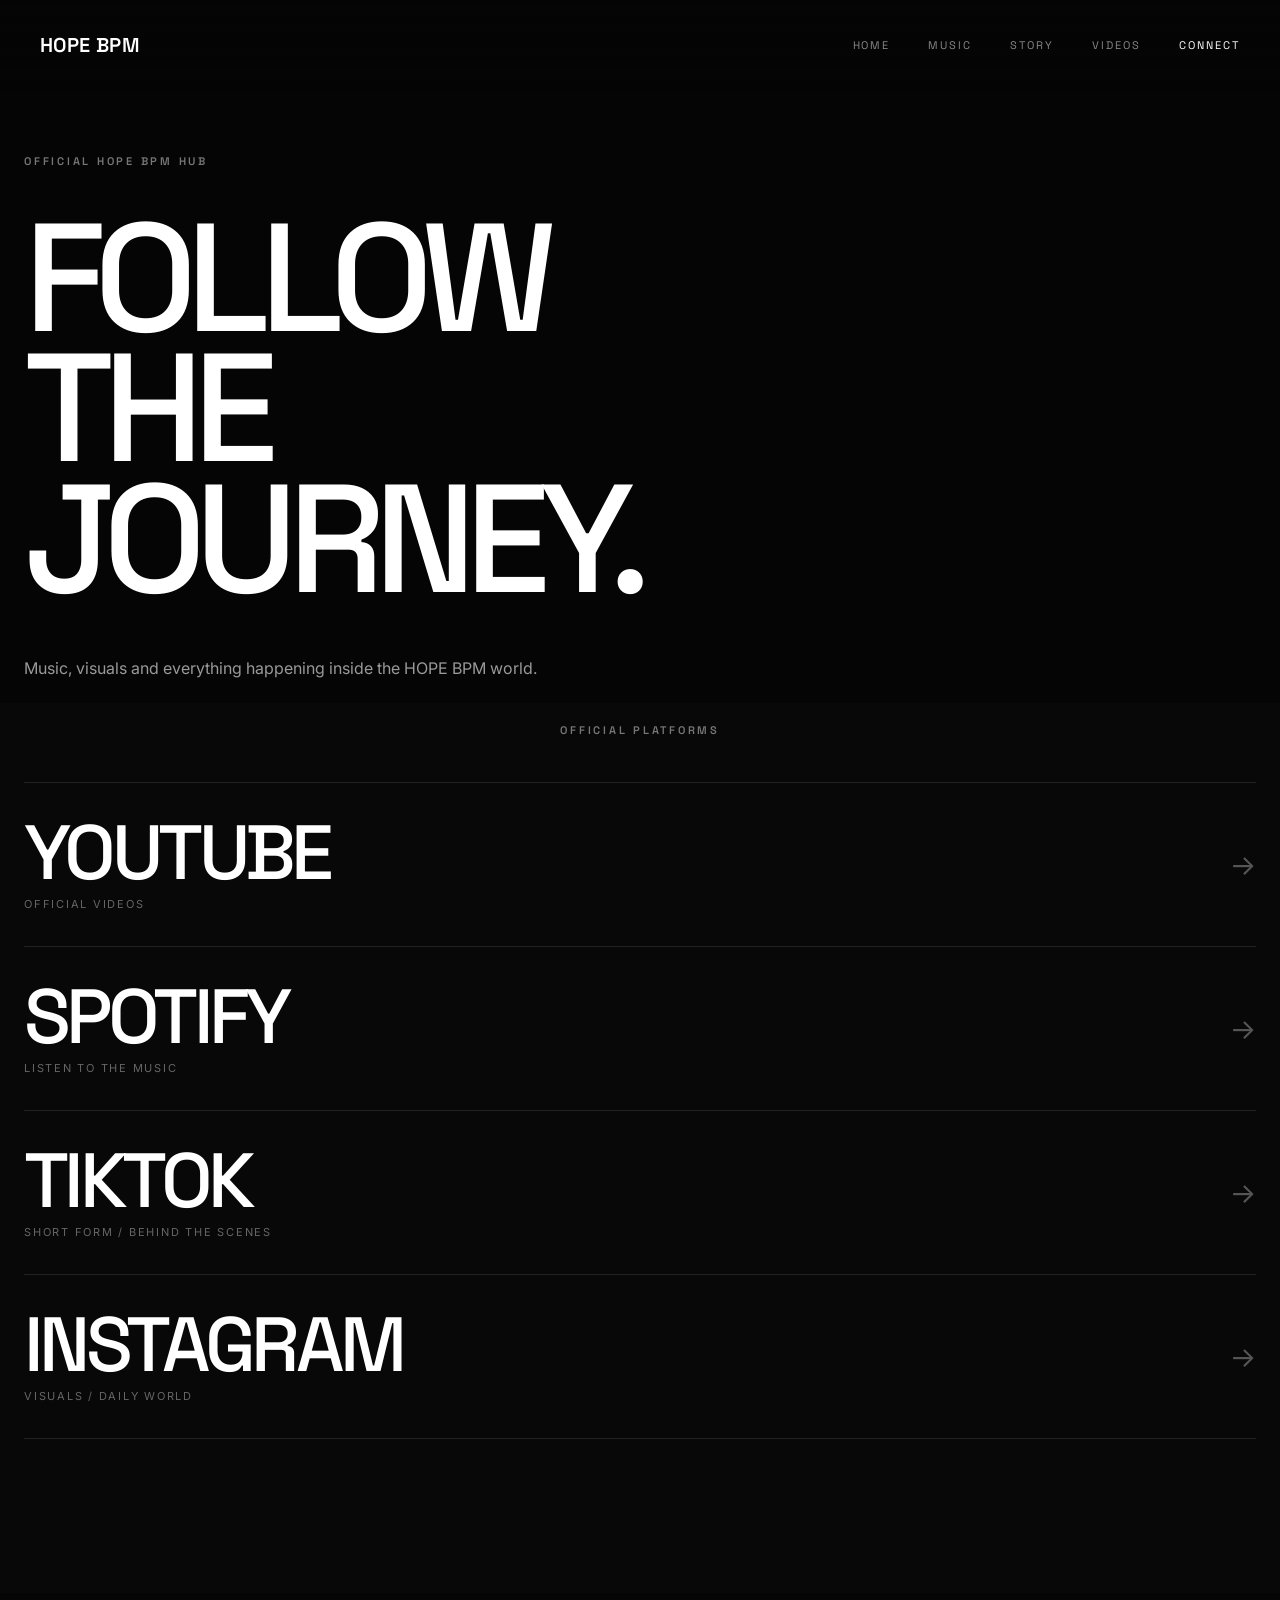
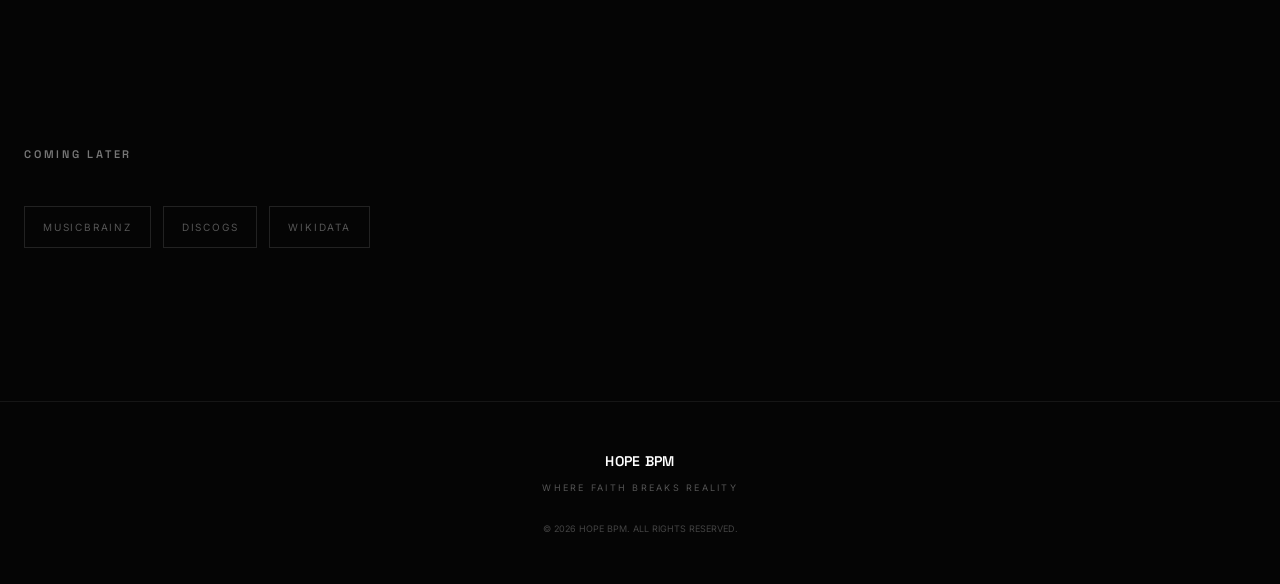
==== connect/index.html @ 1c87c42a "Update 18" ====
<!DOCTYPE html>
<html lang="en">

<head>

    <meta charset="UTF-8">

    <meta
        name="viewport"
        content="width=device-width, initial-scale=1.0"
    >

    <title>Connect | HOPE BPM — Official Artist Hub</title>

    <meta
        name="description"
        content="Connect with HOPE BPM — official YouTube, Spotify, TikTok and Instagram. Follow the journey of Christian electronic music and worship."
    >

    <meta
        name="robots"
        content="index, follow"
    >

    <meta
        property="og:title"
        content="Connect | HOPE BPM"
    >

    <meta
        property="og:description"
        content="The official HOPE BPM artist hub — YouTube, Spotify, TikTok and Instagram."
    >

    <meta
        property="og:type"
        content="website"
    >

    <meta
        property="og:url"
        content="https://hopebpm.pages.dev/connect/"
    >

    <meta
        name="twitter:card"
        content="summary_large_image"
    >

    <meta
        name="twitter:title"
        content="Connect | HOPE BPM"
    >

    <meta
        name="twitter:description"
        content="Follow HOPE BPM across the official platforms."
    >

    <link
        rel="stylesheet"
        href="../css/style.css"
    >

</head>


<body>


<header class="site-header">

    <a
        href="/"
        class="logo"
    >
        HOPE BPM
    </a>


    <button
        class="menu-toggle"
        aria-label="Open navigation"
        aria-expanded="false"
    >

        <span></span>
        <span></span>

    </button>


    <nav class="main-nav">

        <a href="/">
            HOME
        </a>

        <a href="/music/">
            MUSIC
        </a>

        <a href="/story/">
            STORY
        </a>

        <a href="/videos/">
            VIDEOS
        </a>

        <a
            href="/connect/"
            class="active"
        >
            CONNECT
        </a>

    </nav>

</header>


<main>


    <!-- HERO -->

    <section
    class="section"
    style="padding-bottom:20px;"
>

        <div class="section-inner">

            <p class="section-label">
                OFFICIAL HOPE BPM HUB
            </p>

            <h1
                style="
                    font-family:'Space Grotesk',sans-serif;
                    font-size:clamp(65px,12vw,170px);
                    line-height:.85;
                    letter-spacing:-.07em;
                    font-weight:500;
                "
            >
                FOLLOW<br>
                THE<br>
                JOURNEY.
            </h1>

            <p
                class="section-text"
                style="margin-top:50px;"
            >

                Music, visuals and everything happening
                inside the HOPE BPM world.

            </p>

        </div>

    </section>


    <!-- SOCIAL HUB -->

    <section
    class="connect-section section"
    style="padding-top:20px;"
>

        <div class="section-inner">

            <p class="section-label">
                OFFICIAL PLATFORMS
            </p>


            <div
                style="
                    border-top:1px solid #222;
                    text-align:left;
                "
            >


                <!-- YOUTUBE -->

                <a
                    href="https://www.youtube.com/@HOPEBPM"
                    target="_blank"
                    rel="noopener noreferrer"
                    style="
                        display:flex;
                        align-items:center;
                        justify-content:space-between;
                        padding:35px 0;
                        border-bottom:1px solid #222;
                    "
                >

                    <div>

                        <h2
                            style="
                                font-family:'Space Grotesk',sans-serif;
                                font-size:clamp(35px,6vw,80px);
                                line-height:.9;
                                letter-spacing:-.06em;
                                font-weight:500;
                            "
                        >
                            YOUTUBE
                        </h2>

                        <p
                            style="
                                color:#666;
                                margin-top:10px;
                                font-size:11px;
                                letter-spacing:.16em;
                            "
                        >
                            OFFICIAL VIDEOS
                        </p>

                    </div>

                    <span
                        style="
                            font-size:28px;
                            color:#555;
                        "
                    >
                        →
                    </span>

                </a>


                <!-- SPOTIFY -->

                <a
                    href="https://open.spotify.com/artist/2x2V0sMJoxNYOZyzeQEmHp"
                    target="_blank"
                    rel="noopener noreferrer"
                    style="
                        display:flex;
                        align-items:center;
                        justify-content:space-between;
                        padding:35px 0;
                        border-bottom:1px solid #222;
                    "
                >

                    <div>

                        <h2
                            style="
                                font-family:'Space Grotesk',sans-serif;
                                font-size:clamp(35px,6vw,80px);
                                line-height:.9;
                                letter-spacing:-.06em;
                                font-weight:500;
                            "
                        >
                            SPOTIFY
                        </h2>

                        <p
                            style="
                                color:#666;
                                margin-top:10px;
                                font-size:11px;
                                letter-spacing:.16em;
                            "
                        >
                            LISTEN TO THE MUSIC
                        </p>

                    </div>

                    <span
                        style="
                            font-size:28px;
                            color:#555;
                        "
                    >
                        →
                    </span>

                </a>


                <!-- TIKTOK -->

                <a
                    href="https://www.tiktok.com/@hopebpm"
                    target="_blank"
                    rel="noopener noreferrer"
                    style="
                        display:flex;
                        align-items:center;
                        justify-content:space-between;
                        padding:35px 0;
                        border-bottom:1px solid #222;
                    "
                >

                    <div>

                        <h2
                            style="
                                font-family:'Space Grotesk',sans-serif;
                                font-size:clamp(35px,6vw,80px);
                                line-height:.9;
                                letter-spacing:-.06em;
                                font-weight:500;
                            "
                        >
                            TIKTOK
                        </h2>

                        <p
                            style="
                                color:#666;
                                margin-top:10px;
                                font-size:11px;
                                letter-spacing:.16em;
                            "
                        >
                            SHORT FORM / BEHIND THE SCENES
                        </p>

                    </div>

                    <span
                        style="
                            font-size:28px;
                            color:#555;
                        "
                    >
                        →
                    </span>

                </a>


                <!-- INSTAGRAM -->

                <a
                    href="https://www.instagram.com/hopebpm"
                    target="_blank"
                    rel="noopener noreferrer"
                    style="
                        display:flex;
                        align-items:center;
                        justify-content:space-between;
                        padding:35px 0;
                        border-bottom:1px solid #222;
                    "
                >

                    <div>

                        <h2
                            style="
                                font-family:'Space Grotesk',sans-serif;
                                font-size:clamp(35px,6vw,80px);
                                line-height:.9;
                                letter-spacing:-.06em;
                                font-weight:500;
                            "
                        >
                            INSTAGRAM
                        </h2>

                        <p
                            style="
                                color:#666;
                                margin-top:10px;
                                font-size:11px;
                                letter-spacing:.16em;
                            "
                        >
                            VISUALS / DAILY WORLD
                        </p>

                    </div>

                    <span
                        style="
                            font-size:28px;
                            color:#555;
                        "
                    >
                        →
                    </span>

                </a>


            </div>

        </div>

    </section>


    <!-- FUTURE -->

    <section class="section">

        <div class="section-inner">

            <p class="section-label">
                COMING LATER
            </p>

            <div
                style="
                    display:flex;
                    flex-wrap:wrap;
                    gap:12px;
                "
            >

                <span
                    style="
                        border:1px solid #222;
                        padding:14px 18px;
                        color:#555;
                        font-size:10px;
                        letter-spacing:.18em;
                    "
                >
                    MUSICBRAINZ
                </span>

                <span
                    style="
                        border:1px solid #222;
                        padding:14px 18px;
                        color:#555;
                        font-size:10px;
                        letter-spacing:.18em;
                    "
                >
                    DISCOGS
                </span>

                <span
                    style="
                        border:1px solid #222;
                        padding:14px 18px;
                        color:#555;
                        font-size:10px;
                        letter-spacing:.18em;
                    "
                >
                    WIKIDATA
                </span>

            </div>

        </div>

    </section>


</main>


<footer class="site-footer">

    <div class="footer-logo">
        HOPE BPM
    </div>

    <p>
        WHERE FAITH BREAKS REALITY
    </p>

    <span>
        © 2026 HOPE BPM. ALL RIGHTS RESERVED.
    </span>

</footer>


<script src="../js/main.js"></script>

</body>

</html>
---- css/style.css ----
/* =========================================================
   HOPE BPM — V1
   WHERE FAITH BREAKS REALITY
   ========================================================= */


/* =========================================================
   FONTS
   ========================================================= */

@import url('https://fonts.googleapis.com/css2?family=Inter:wght@300;400;500;600;700;800&family=Space+Grotesk:wght@300;400;500;600;700&display=swap');


/* =========================================================
   RESET
   ========================================================= */

* {
    margin: 0;
    padding: 0;
    box-sizing: border-box;
}

html {
    scroll-behavior: smooth;
}

body {
    background: #050505;
    color: #ffffff;
    font-family: "Inter", sans-serif;
    overflow-x: hidden;
}

img {
    max-width: 100%;
    display: block;
}

a {
    color: inherit;
    text-decoration: none;
}

button {
    font-family: inherit;
}


/* =========================================================
   VARIABLES
   ========================================================= */

:root {

    --black: #050505;
    --white: #ffffff;
    --gray: #9a9a9a;
    --dark-gray: #151515;

    --max-width: 1280px;

    --spacing-section: clamp(100px, 12vw, 190px);

    /* Universal web font */
    --brand-font: "Space Grotesk", sans-serif;
}


/* =========================================================
   BRAND
   ========================================================= */

.brand-name {

    font-family: var(--brand-font);

    font-weight: 600;

    letter-spacing: 0.02em;

    text-transform: uppercase;
}


/* =========================================================
   GLOBAL SECTIONS
   ========================================================= */

.section {

    padding: var(--spacing-section) 24px;

}

.section-inner {

    width: min(100%, var(--max-width));

    margin: 0 auto;

}

.section-label {

    font-family: "Space Grotesk", sans-serif;

    font-size: 11px;

    letter-spacing: 0.25em;

    font-weight: 600;

    color: #777;

    margin-bottom: 45px;

}

.section-text {

    max-width: 520px;

    color: #999;

    font-size: 16px;

    line-height: 1.8;

}


/* =========================================================
   HEADER
   ========================================================= */

.site-header {

    position: fixed;

    top: 0;
    left: 0;

    width: 100%;

    height: 90px;

    padding: 0 40px;

    display: flex;

    align-items: center;

    justify-content: space-between;

    z-index: 1000;

    background:
        linear-gradient(
            to bottom,
            rgba(5,5,5,0.85),
            transparent
        );
}


/* LOGO */

.logo {

    font-family: var(--brand-font);

    font-size: 20px;

    font-weight: 600;

    letter-spacing: 0.02em;

    white-space: nowrap;

}


/* NAVIGATION */

.main-nav {

    display: flex;

    gap: 38px;

}

.main-nav a {

    font-family: "Space Grotesk", sans-serif;

    font-size: 11px;

    letter-spacing: 0.18em;

    color: #888;

    transition:
        color 0.3s ease,
        opacity 0.3s ease;

}

.main-nav a:hover,
.main-nav a.active {

    color: #ffffff;

}


/* =========================================================
   MOBILE MENU
   ========================================================= */

.menu-toggle {

    display: none;

    background: none;

    border: none;

    cursor: pointer;

}

.menu-toggle span {

    display: block;

    width: 25px;

    height: 1px;

    background: white;

    margin: 6px 0;

}


/* =========================================================
   HERO
   ========================================================= */

.hero {

    position: relative;

    min-height: 100vh;

    display: flex;

    align-items: center;

    justify-content: center;

    text-align: center;

    overflow: hidden;

    background: #050505;

}


/* =========================================================
   HERO IMAGE
   ========================================================= */

.hero-visual {

    position: absolute;

    top: 0;
    left: 0;

    width: 100%;
    height: 100%;

    object-fit: cover;

    object-position: left center;

    z-index: 0;

    opacity: 0.95;

    pointer-events: none;

}


/* =========================================================
   HERO OVERLAY
   ========================================================= */

.hero-background {

    position: absolute;

    inset: 0;

    z-index: 1;

    background:

        linear-gradient(
            90deg,
            rgba(5,5,5,0.05) 0%,
            rgba(5,5,5,0.15) 35%,
            rgba(5,5,5,0.82) 68%,
            rgba(5,5,5,0.98) 100%
        ),

        radial-gradient(
            ellipse at center,
            transparent 20%,
            rgba(0,0,0,0.75) 75%,
            #050505 100%
        );

    pointer-events: none;

}


/* =========================================================
   HERO CONTENT
   ========================================================= */

.hero-content {

    position: relative;

    z-index: 3;

    padding: 120px 20px 80px;

}

.eyebrow {

    font-size: 10px;

    letter-spacing: 0.35em;

    color: #888;

    margin-bottom: 30px;

}


/* =========================================================
   HERO WORDMARK
   ========================================================= */

.hero h1 {

    font-family: "Space Grotesk", sans-serif;

    font-size: clamp(70px, 13vw, 180px);

    line-height: 0.95;

    letter-spacing: 0.01em;

    font-weight: 600;

    text-transform: uppercase;

}


/* =========================================================
   HERO TAGLINE
   ========================================================= */

.tagline {

    margin-top: 32px;

    font-family: "Space Grotesk", sans-serif;

    font-size: clamp(13px, 1.6vw, 19px);

    letter-spacing: 0.38em;

    font-weight: 400;

}

.hero-description {

    margin: 30px auto 0;

    max-width: 440px;

    color: #777;

    font-size: 14px;

    line-height: 1.7;

}


/* =========================================================
   HERO BUTTONS
   ========================================================= */

.hero-buttons {

    display: flex;

    justify-content: center;

    gap: 14px;

    margin-top: 42px;

}

.button {

    display: inline-flex;

    align-items: center;

    justify-content: center;

    min-height: 48px;

    padding: 0 28px;

    font-family: "Space Grotesk", sans-serif;

    font-size: 10px;

    font-weight: 600;

    letter-spacing: 0.18em;

    transition:
        background 0.3s ease,
        color 0.3s ease,
        border 0.3s ease,
        transform 0.3s ease;

}

.button:hover {

    transform: translateY(-2px);

}

.button-primary {

    background: white;

    color: black;

}

.button-primary:hover {

    background: #dddddd;

}

.button-outline {

    border: 1px solid #444;

    color: white;

}

.button-outline:hover {

    border-color: white;

}


/* =========================================================
   HERO SCROLL
   ========================================================= */

.hero-scroll {

    position: absolute;

    bottom: 28px;

    left: 50%;

    transform: translateX(-50%);

    font-size: 9px;

    letter-spacing: 0.3em;

    color: #555;

    z-index: 4;

}


/* =========================================================
   MESSAGE
   ========================================================= */

.message-section {

    background: #080808;

}

.message-section h2 {

    font-family: "Space Grotesk", sans-serif;

    font-size: clamp(48px, 8vw, 110px);

    line-height: 0.95;

    letter-spacing: -0.05em;

    font-weight: 500;

}

.message-section h2 span {

    color: #555;

}

.message-line {

    width: 100%;

    max-width: 180px;

    height: 1px;

    background: #333;

    margin: 45px 0;

}

.message-section h3 {

    font-family: "Space Grotesk", sans-serif;

    font-size: clamp(30px, 5vw, 65px);

    font-weight: 400;

    letter-spacing: -0.04em;

}

.message-section .section-text {

    margin-top: 40px;

}


/* =========================================================
   RELEASE
   ========================================================= */

.release-section {

    background: #050505;

}

.release-grid {

    display: grid;

    grid-template-columns: minmax(0, 0.82fr) minmax(0, 1fr);

    gap: 90px;

    align-items: center;

}

.release-artwork {

    width: 100%;

    aspect-ratio: 1 / 1;

    background: #111;

    overflow: hidden;

}
.release-cover {

    width: 100%;

    height: 100%;

    object-fit: cover;

    display: block;

}
.artwork-placeholder {

    width: 100%;

    height: 100%;

    display: flex;

    flex-direction: column;

    justify-content: flex-end;

    padding: 40px;

    background:

        radial-gradient(
            circle at 70% 30%,
            rgba(255,255,255,0.15),
            transparent 30%
        ),

        radial-gradient(
            circle at 30% 80%,
            rgba(255,255,255,0.06),
            transparent 40%
        ),

        #101010;

}

.artwork-placeholder span {

    font-family: "Space Grotesk", sans-serif;

    font-size: clamp(40px, 6vw, 80px);

    letter-spacing: -0.06em;

    font-weight: 600;

}

.artwork-placeholder small {

    margin-top: 10px;

    font-size: 9px;

    letter-spacing: 0.2em;

    color: #888;

}

.release-number {

    font-size: 10px;

    letter-spacing: 0.2em;

    color: #555;

    margin-bottom: 20px;

}

.release-info h2 {

    font-family: "Space Grotesk", sans-serif;

    font-size: clamp(60px, 8vw, 110px);

    line-height: 0.85;

    letter-spacing: -0.07em;

}

.artist {

    margin-top: 18px;

    font-size: 12px;

    letter-spacing: 0.12em;

    color: #777;

}

.release-description {

    max-width: 430px;

    margin-top: 35px;

    color: #888;

    line-height: 1.8;

    font-size: 14px;

}

.release-buttons {

    display: flex;

    flex-direction: column;

    align-items: flex-start;

    gap: 22px;

    margin-top: 40px;

}

.text-link {

    font-family: "Space Grotesk", sans-serif;

    font-size: 10px;

    letter-spacing: 0.18em;

    color: #888;

    transition: color 0.3s ease;

}

.text-link:hover {

    color: white;

}


/* =========================================================
   EXPERIENCE
   ========================================================= */

.experience-section {

    background: #080808;

}

.experience-section h2 {

    font-family: "Space Grotesk", sans-serif;

    font-size: clamp(60px, 9vw, 120px);

    line-height: 0.85;

    letter-spacing: -0.07em;

}

.experience-section h2 span {

    color: #555;

}

.video-placeholder {

    position: relative;

    aspect-ratio: 16 / 9;

    margin-top: 70px;

    background:

        radial-gradient(
            circle at center,
            rgba(255,255,255,0.08),
            transparent 25%
        ),

        #111;

    display: flex;

    align-items: center;

    justify-content: center;

    overflow: hidden;

}
.video-placeholder iframe {

    position: absolute;

    inset: 0;

    width: 100%;

    height: 100%;

    border: 0;

}
.video-placeholder::after {

    content: "";

    position: absolute;

    inset: 0;

    background:

        radial-gradient(
            ellipse at center,
            transparent 10%,
            rgba(0,0,0,0.75)
        );

}

.play-button {

    position: relative;

    z-index: 2;

    width: 76px;

    height: 76px;

    border: 1px solid #666;

    border-radius: 50%;

    display: flex;

    align-items: center;

    justify-content: center;

    font-size: 18px;

    padding-left: 3px;

    transition: all 0.3s ease;

}

.video-placeholder:hover .play-button {

    border-color: white;

    transform: scale(1.08);

}

.video-placeholder p {

    position: absolute;

    bottom: 30px;

    left: 30px;

    z-index: 2;

    font-size: 9px;

    letter-spacing: 0.25em;

    color: #888;

}

.experience-footer {

    display: flex;

    justify-content: space-between;

    gap: 40px;

    margin-top: 30px;

}

.experience-footer p {

    max-width: 400px;

    color: #777;

    font-size: 13px;

    line-height: 1.7;

}


/* =========================================================
   STORY
   ========================================================= */

.story-section {

    background: #050505;

}

.story-inner {

    display: grid;

    grid-template-columns: 1fr 1fr;

    gap: 100px;

    align-items: end;

}

.story-section h2 {

    font-family: "Space Grotesk", sans-serif;

    font-size: clamp(50px, 7vw, 95px);

    line-height: 0.9;

    letter-spacing: -0.06em;

}

.story-section .text-link {

    display: inline-block;

    margin-top: 35px;

}


/* =========================================================
   CONNECT
   ========================================================= */

.connect-section {

    background: #080808;

    text-align: center;

}

.connect-inner {

    display: flex;

    flex-direction: column;

    align-items: center;

}

.connect-section h2 {

    font-family: "Space Grotesk", sans-serif;

    font-size: clamp(60px, 9vw, 120px);

    line-height: 0.85;

    letter-spacing: -0.07em;

}

.connect-section h2 span {

    color: #555;

}

.social-links {

    display: flex;

    flex-wrap: wrap;

    justify-content: center;

    gap: 35px;

    margin-top: 60px;

}

.social-links a {

    font-family: "Space Grotesk", sans-serif;

    font-size: 11px;

    letter-spacing: 0.2em;

    color: #777;

    transition: color 0.3s ease;

}

.social-links a:hover {

    color: white;

}


/* =========================================================
   FOOTER
   ========================================================= */

.site-footer {

    padding: 50px 24px;

    border-top: 1px solid #161616;

    text-align: center;

    background: #050505;

}

.footer-logo {

    font-family: var(--brand-font);

    font-weight: 600;

    font-size: 14px;

    letter-spacing: 0.02em;

}

.site-footer p {

    margin-top: 12px;

    font-size: 9px;

    letter-spacing: 0.25em;

    color: #555;

}

.site-footer span {

    display: block;

    margin-top: 30px;

    font-size: 9px;

    color: #444;

}


/* =========================================================
   MOBILE
   ========================================================= */

@media (max-width: 800px) {

    .site-header {

        height: 75px;

        padding: 0 20px;

    }

    .main-nav {

        position: fixed;

        top: 0;

        right: 0;

        width: 100%;

        height: 100vh;

        background: #050505;

        flex-direction: column;

        align-items: center;

        justify-content: center;

        gap: 35px;

        transform: translateX(100%);

        transition: transform 0.4s ease;

    }

    .main-nav.open {

        transform: translateX(0);

    }

    .main-nav a {

        font-size: 14px;

    }

    .menu-toggle {

        display: block;

        position: relative;

        z-index: 1100;

    }

    .hero {

        min-height: 100svh;

    }

    .hero-visual {

        object-position: 20% center;

        opacity: 0.55;

    }

    .hero-background {

        background:

            linear-gradient(
                180deg,
                rgba(5,5,5,0.25) 0%,
                rgba(5,5,5,0.65) 45%,
                rgba(5,5,5,0.96) 82%,
                #050505 100%
            );

    }

    .hero h1 {

        font-size: clamp(65px, 18vw, 120px);

        letter-spacing: 0.01em;

    }

    .tagline {

        font-size: 11px;

        letter-spacing: 0.22em;

    }

    .hero-buttons {

        flex-direction: column;

        width: min(260px, 100%);

        margin-left: auto;

        margin-right: auto;

    }

    .button {

        width: 100%;

    }

    .release-grid {

        grid-template-columns: 1fr;

        gap: 50px;

    }

    .release-info h2 {

        font-size: clamp(65px, 18vw, 100px);

    }

    .story-inner {

        grid-template-columns: 1fr;

        gap: 50px;

    }

    .experience-footer {

        flex-direction: column;

    }

    .social-links {

        flex-direction: column;

        gap: 28px;

    }

}


/* =========================================================
   ACCESSIBILITY
   ========================================================= */

@media (prefers-reduced-motion: reduce) {

    html {
        scroll-behavior: auto;
    }

    *,
    *::before,
    *::after {
        transition: none !important;
        animation: none !important;
    }

}
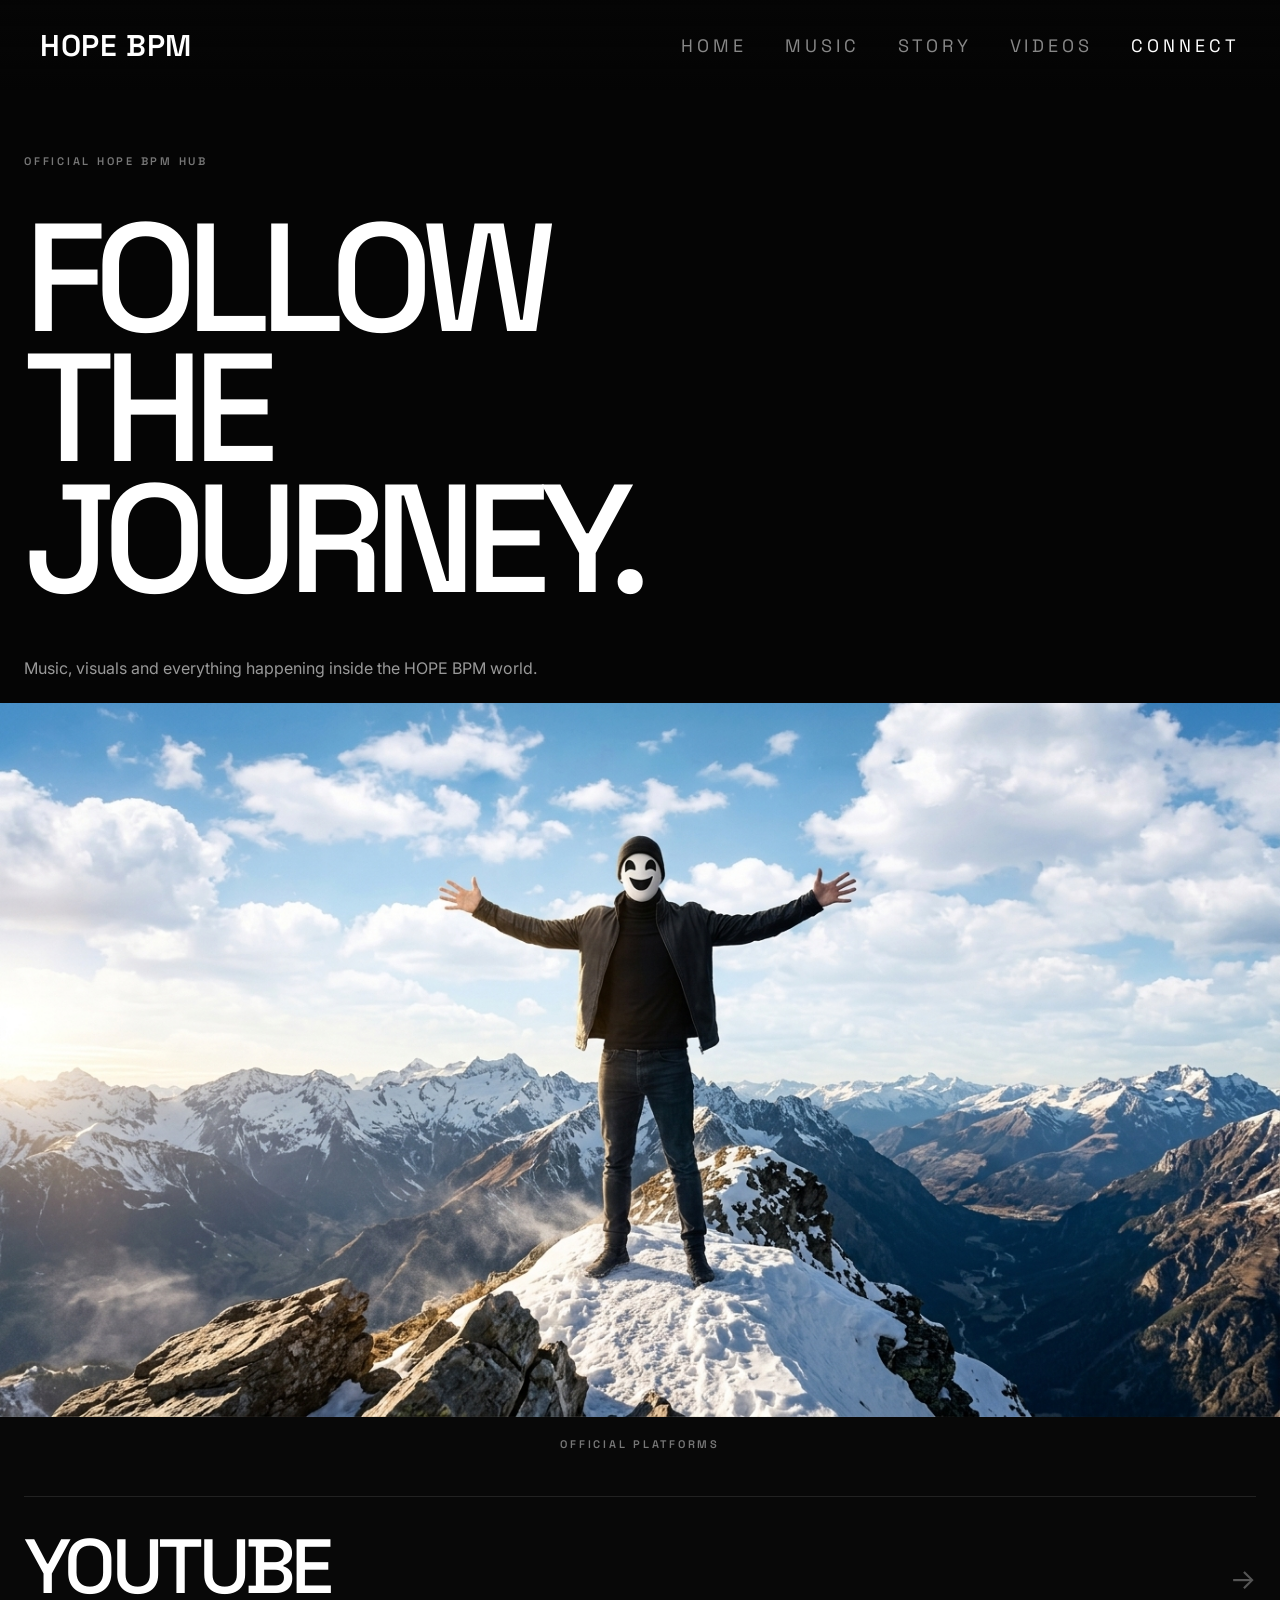
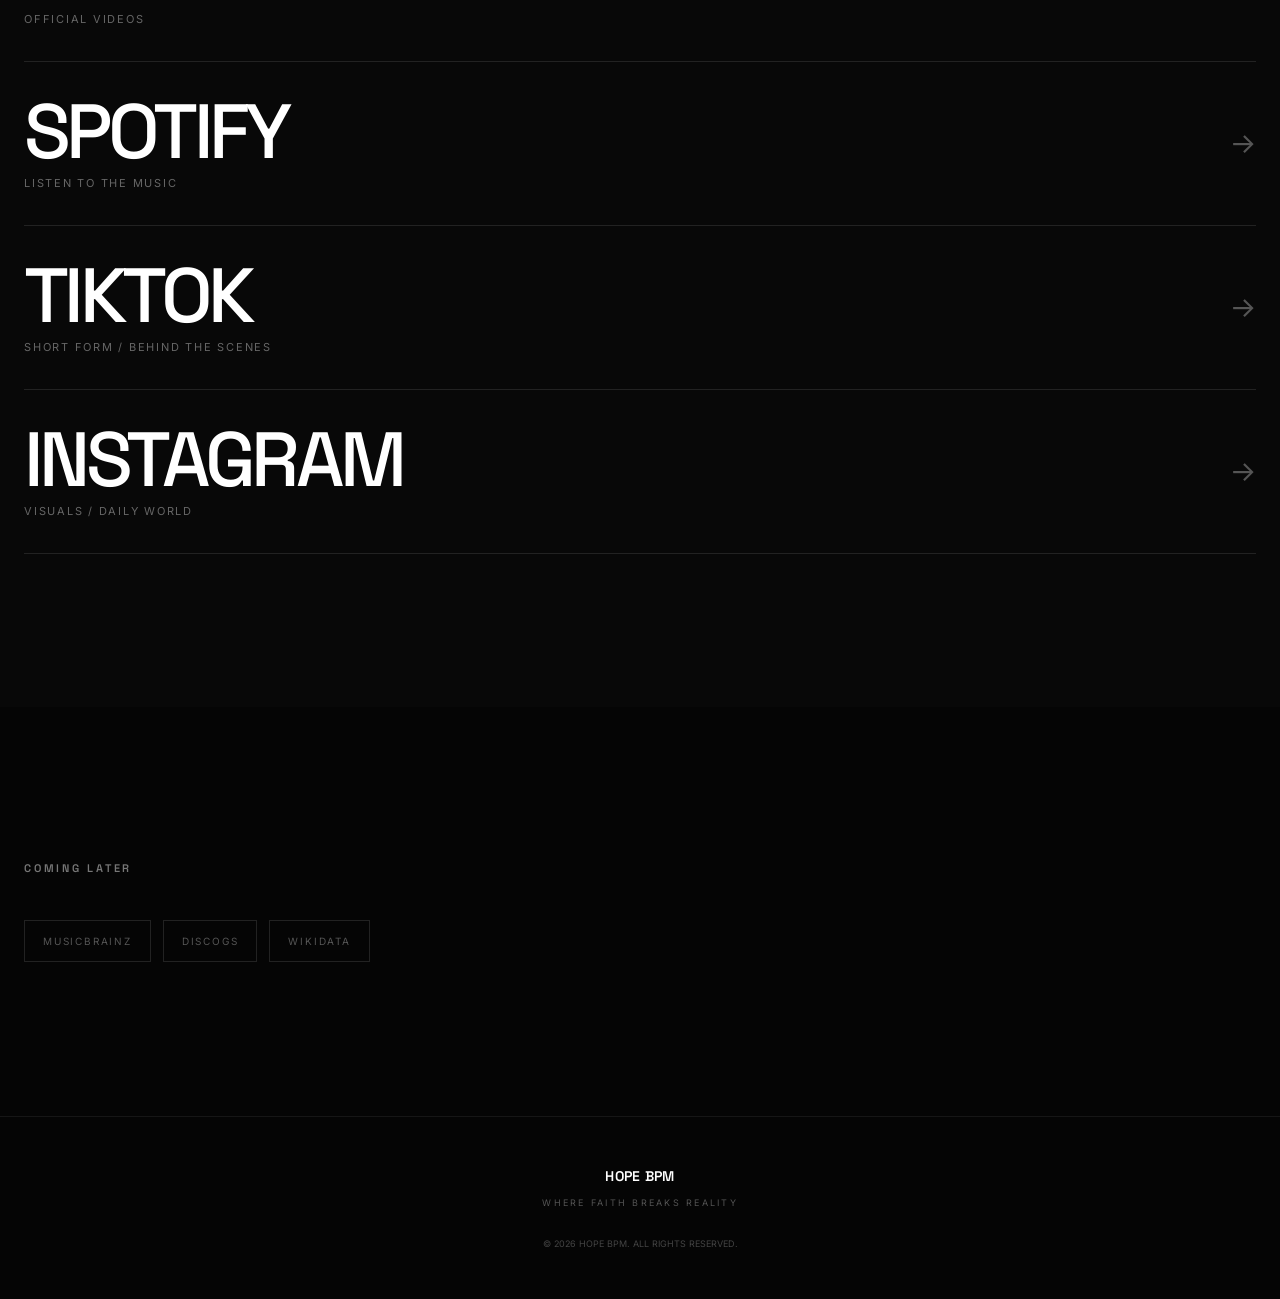
==== commit 6400f5d5: "Update contact" ====
--- a/connect/index.html
+++ b/connect/index.html
@@ -164,6 +164,26 @@
 
     </section>
 
+ <!-- ==================================================
+         PICTURE
+    ================================================== -->
+
+    <section class="story-portrait-section">
+
+        <div class="story-portrait-wrap">
+
+            <img
+                src="../assets/contact-hope-bpm.webp"
+                alt="HOPE BPM — Christian electronic artist and DJ"
+                loading="eager"
+            >
+
+        </div>
+
+    </section>
+
+
+    
 
     <!-- SOCIAL HUB -->
 
--- a/css/style.css
+++ b/css/style.css
@@ -170,7 +170,7 @@
 
     font-family: var(--brand-font);
 
-    font-size: 20px;
+    font-size: 30px;
 
     font-weight: 600;
 
@@ -195,9 +195,9 @@
 
     font-family: "Space Grotesk", sans-serif;
 
-    font-size: 11px;
-
-    letter-spacing: 0.18em;
+    font-size: 18px;
+
+    letter-spacing: 0.22em;
 
     color: #888;
 
@@ -1135,7 +1135,7 @@
 
         justify-content: center;
 
-        gap: 35px;
+        gap: 24px;
 
         transform: translateX(100%);
 
@@ -1151,9 +1151,17 @@
 
     .main-nav a {
 
-        font-size: 14px;
-
-    }
+    font-family: "Space Grotesk", sans-serif;
+
+    font-size: 35px;
+
+    font-weight: 500;
+
+    letter-spacing: 0.22em;
+
+    color: #888;
+
+}
 
     .menu-toggle {
 
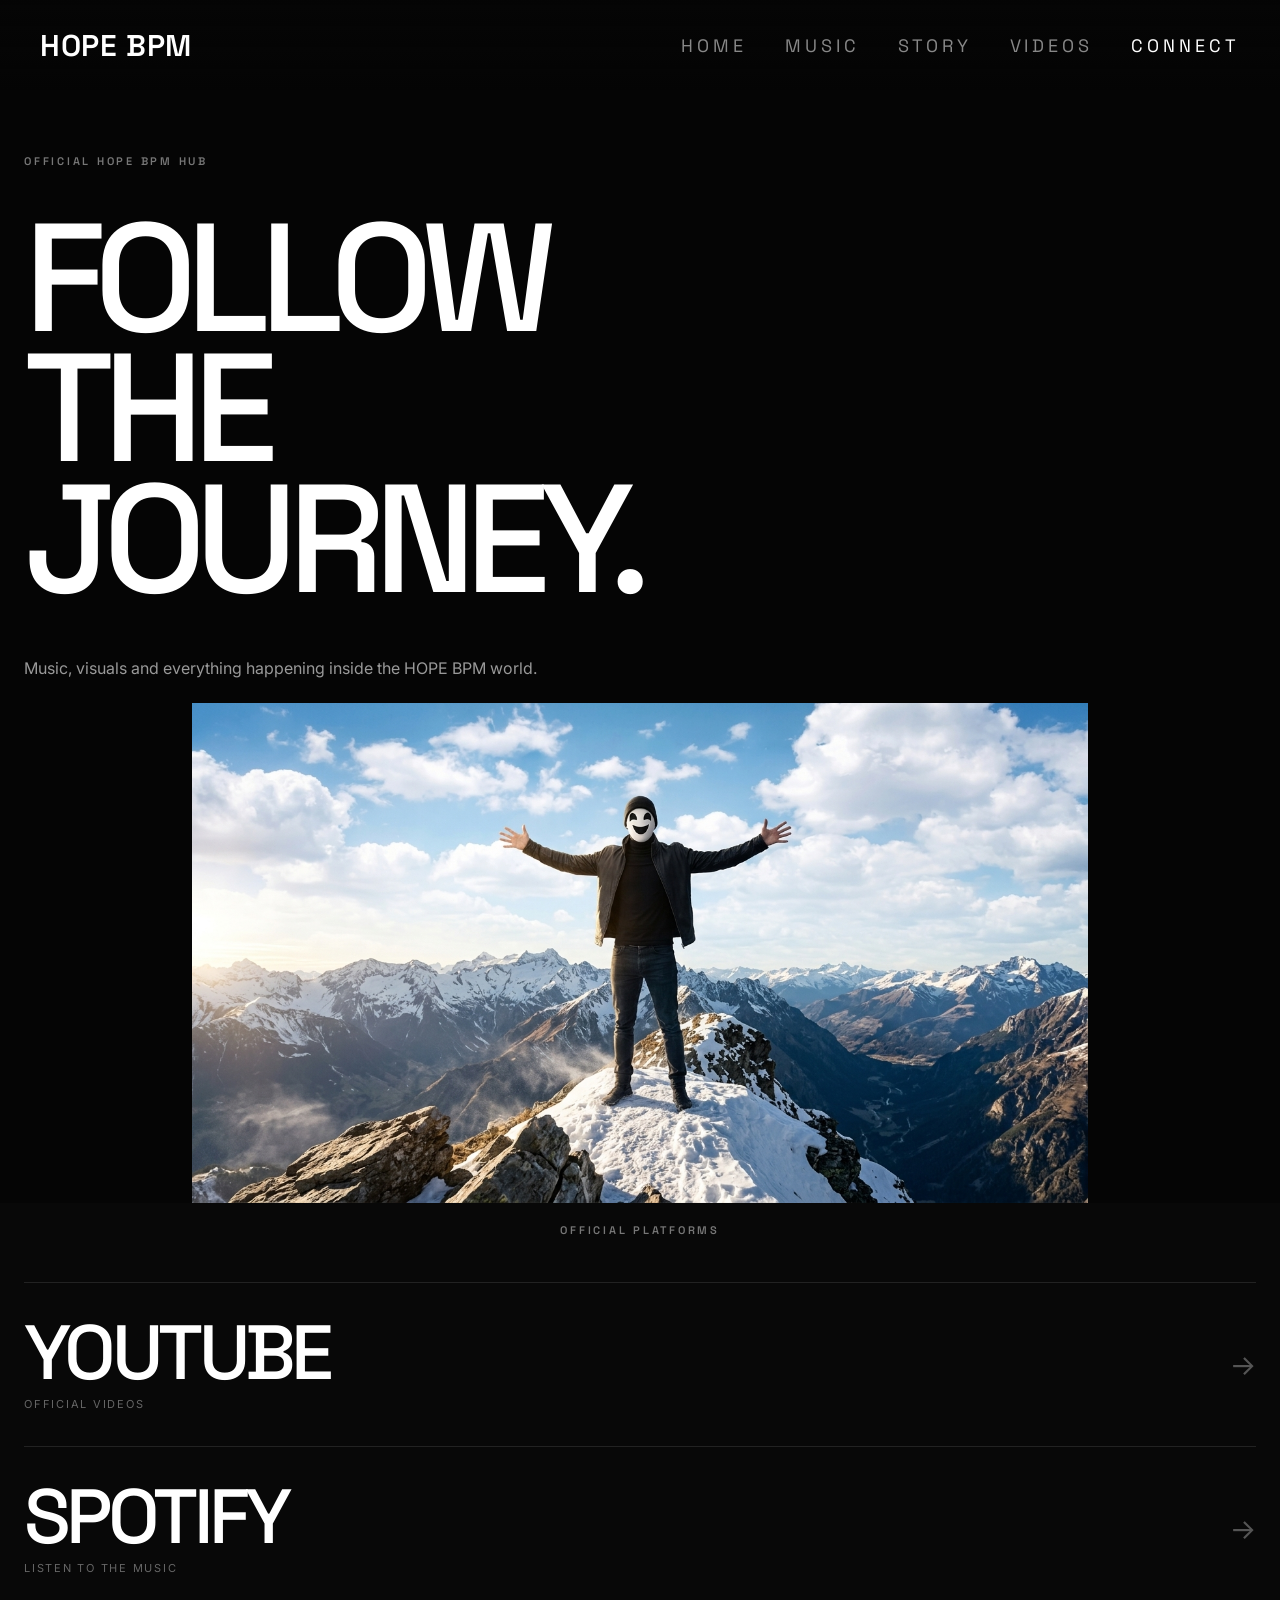
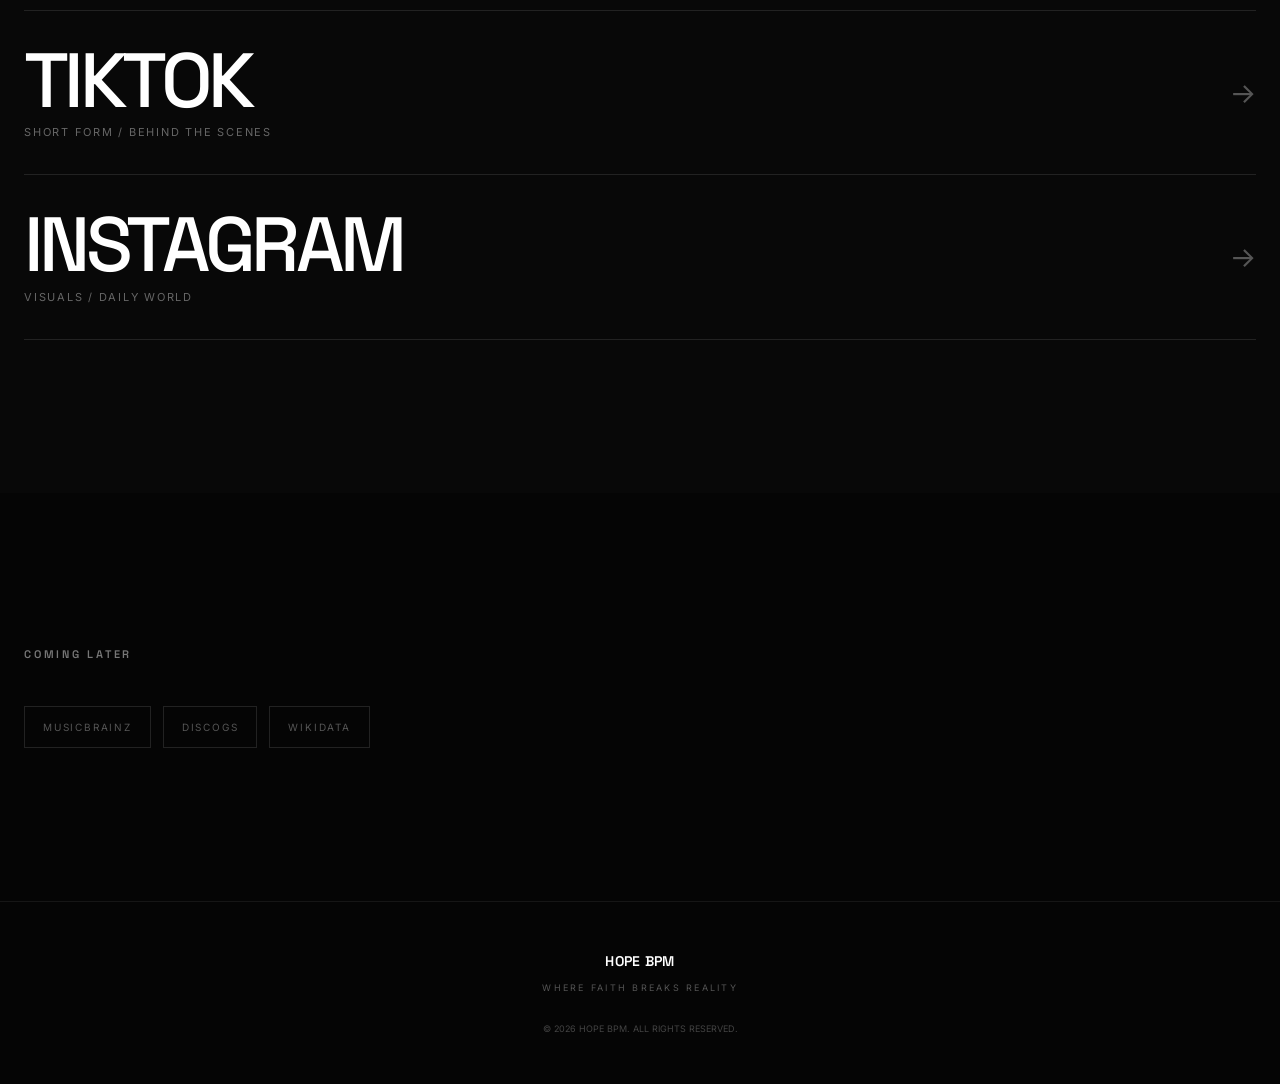
==== commit 6e609829: "Update 27" ====
--- a/connect/index.html
+++ b/connect/index.html
@@ -168,19 +168,27 @@
          PICTURE
     ================================================== -->
 
-    <section class="story-portrait-section">
-
-        <div class="story-portrait-wrap">
-
-            <img
-                src="../assets/contact-hope-bpm.webp"
-                alt="HOPE BPM — Christian electronic artist and DJ"
-                loading="eager"
-            >
-
-        </div>
-
-    </section>
+   <section class="story-portrait-section">
+
+    <div
+        class="story-portrait-wrap"
+        style="
+            width:70%;
+            max-width:1024px;
+            margin-left:auto;
+            margin-right:auto;
+        "
+    >
+
+        <img
+            src="../assets/contact-hope-bpm.webp"
+            alt="HOPE BPM — Christian electronic artist and DJ"
+            loading="eager"
+        >
+
+    </div>
+
+</section>
 
 
     
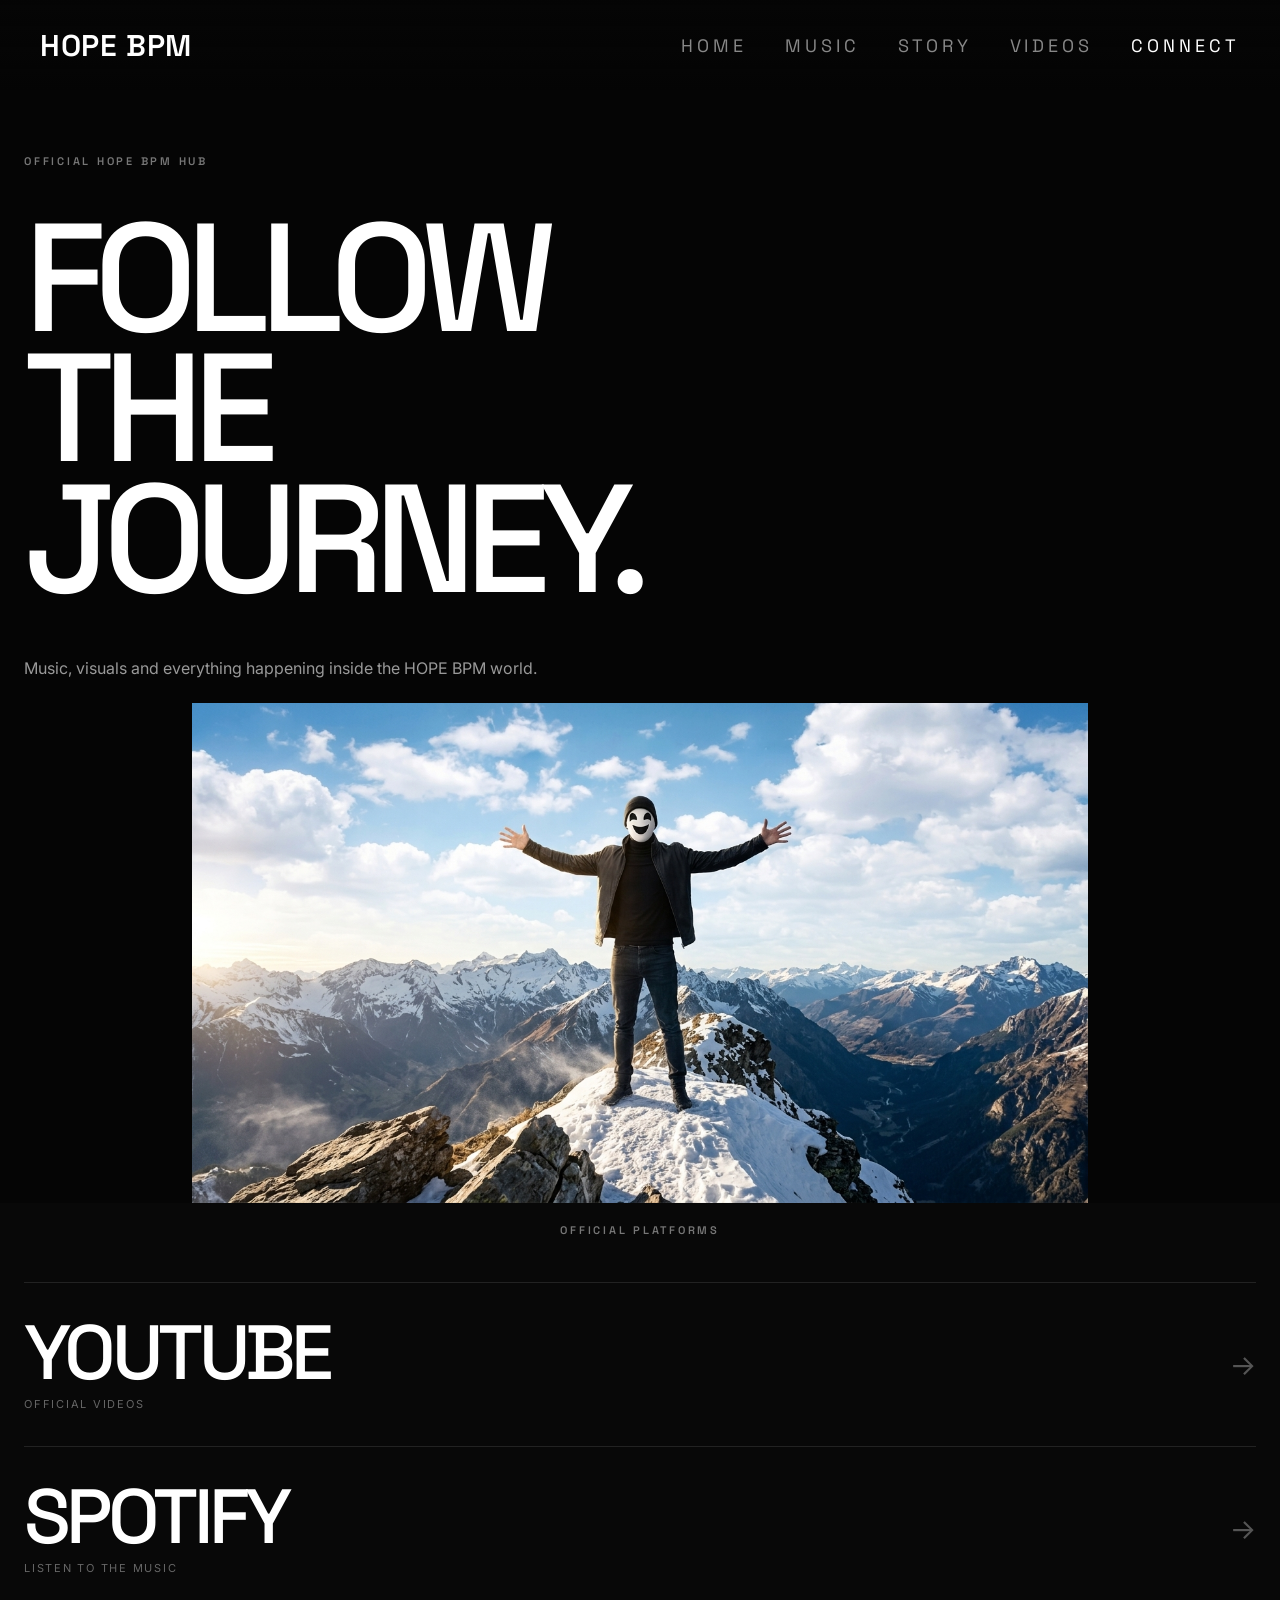
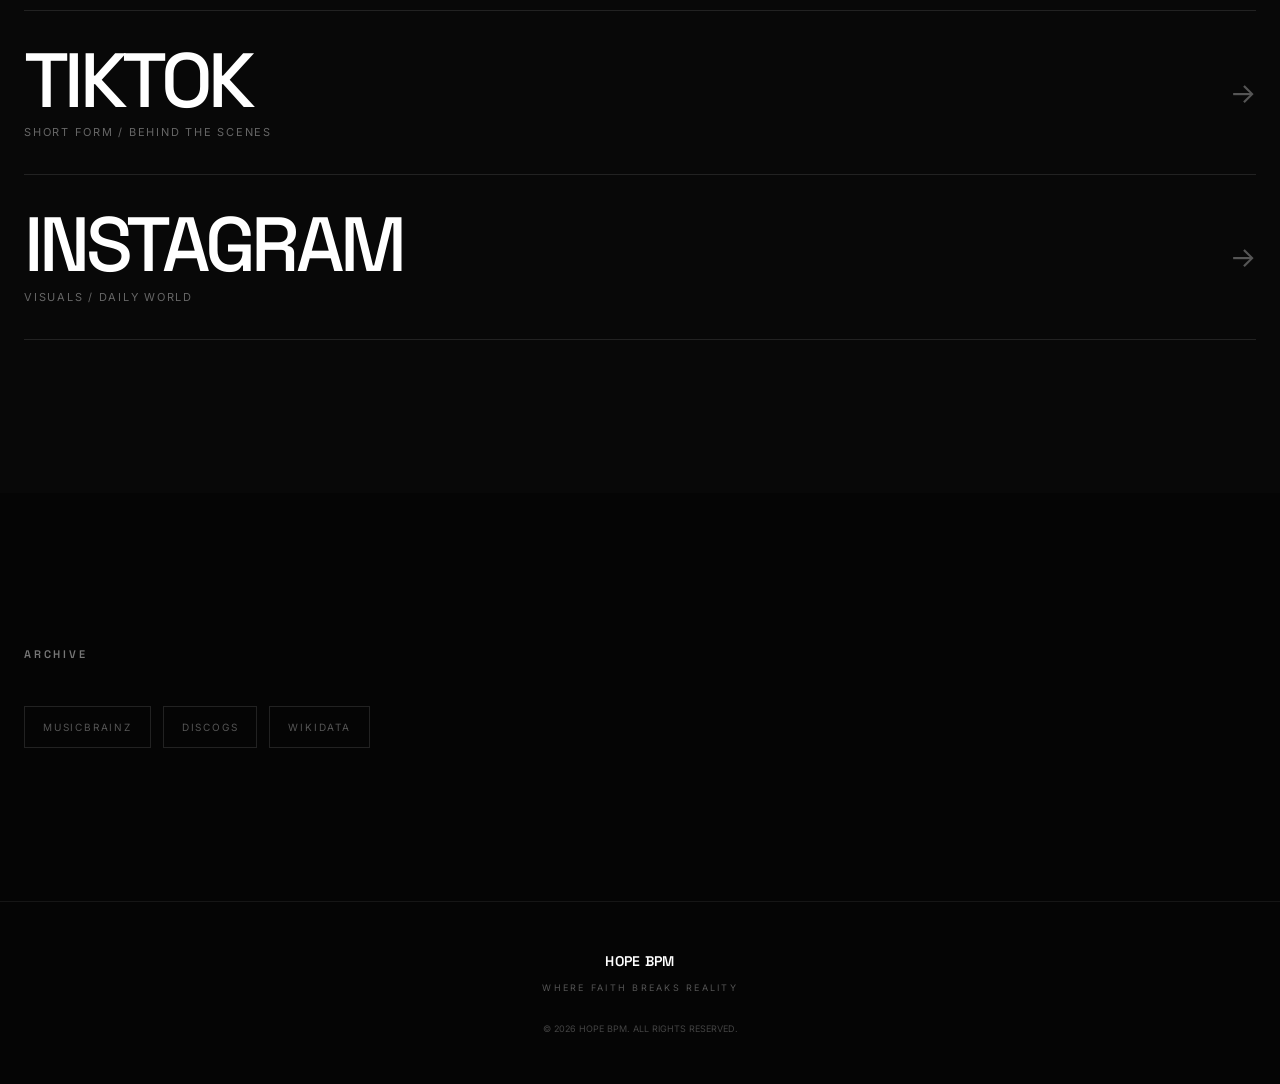
==== commit dcacecd3: "Update 28" ====
--- a/connect/index.html
+++ b/connect/index.html
@@ -168,17 +168,9 @@
          PICTURE
     ================================================== -->
 
-   <section class="story-portrait-section">
-
-    <div
-        class="story-portrait-wrap"
-        style="
-            width:70%;
-            max-width:1024px;
-            margin-left:auto;
-            margin-right:auto;
-        "
-    >
+  <section class="story-portrait-section connect-picture">
+
+    <div class="story-portrait-wrap">
 
         <img
             src="../assets/contact-hope-bpm.webp"
@@ -189,6 +181,34 @@
     </div>
 
 </section>
+
+<style>
+
+    /* Desktop */
+    @media (min-width: 769px) {
+
+        .connect-picture .story-portrait-wrap {
+            width:70%;
+            max-width:1024px;
+            margin-left:auto;
+            margin-right:auto;
+        }
+
+    }
+
+
+    /* Mobile */
+    @media (max-width: 768px) {
+
+        .connect-picture .story-portrait-wrap {
+            width:96%;
+            margin-left:auto;
+            margin-right:auto;
+        }
+
+    }
+
+</style>
 
 
     
@@ -438,65 +458,80 @@
     </section>
 
 
-    <!-- FUTURE -->
-
-    <section class="section">
-
-        <div class="section-inner">
-
-            <p class="section-label">
-                COMING LATER
-            </p>
-
-            <div
+    <!-- ARCHIVE -->
+
+   <section class="section">
+
+    <div class="section-inner">
+
+        <p class="section-label">
+            ARCHIVE
+        </p>
+
+        <div
+            style="
+                display:flex;
+                flex-wrap:wrap;
+                gap:12px;
+            "
+        >
+
+            <a
+                href="https://musicbrainz.org/artist/12c220ec-13db-449e-99d3-64cd3d8b740b"
+                target="_blank"
+                rel="noopener noreferrer"
                 style="
-                    display:flex;
-                    flex-wrap:wrap;
-                    gap:12px;
+                    border:1px solid #222;
+                    padding:14px 18px;
+                    color:#555;
+                    font-size:10px;
+                    letter-spacing:.18em;
+                    text-decoration:none;
+                    display:inline-block;
                 "
             >
-
-                <span
-                    style="
-                        border:1px solid #222;
-                        padding:14px 18px;
-                        color:#555;
-                        font-size:10px;
-                        letter-spacing:.18em;
-                    "
-                >
-                    MUSICBRAINZ
-                </span>
-
-                <span
-                    style="
-                        border:1px solid #222;
-                        padding:14px 18px;
-                        color:#555;
-                        font-size:10px;
-                        letter-spacing:.18em;
-                    "
-                >
-                    DISCOGS
-                </span>
-
-                <span
-                    style="
-                        border:1px solid #222;
-                        padding:14px 18px;
-                        color:#555;
-                        font-size:10px;
-                        letter-spacing:.18em;
-                    "
-                >
-                    WIKIDATA
-                </span>
-
-            </div>
+                MUSICBRAINZ
+            </a>
+
+            <a
+                href="https://www.discogs.com/artist/18118530-HOPE-BPM"
+                target="_blank"
+                rel="noopener noreferrer"
+                style="
+                    border:1px solid #222;
+                    padding:14px 18px;
+                    color:#555;
+                    font-size:10px;
+                    letter-spacing:.18em;
+                    text-decoration:none;
+                    display:inline-block;
+                "
+            >
+                DISCOGS
+            </a>
+
+            <a
+                href="https://www.wikidata.org/wiki/Q141005373"
+                target="_blank"
+                rel="noopener noreferrer"
+                style="
+                    border:1px solid #222;
+                    padding:14px 18px;
+                    color:#555;
+                    font-size:10px;
+                    letter-spacing:.18em;
+                    text-decoration:none;
+                    display:inline-block;
+                "
+            >
+                WIKIDATA
+            </a>
 
         </div>
 
-    </section>
+    </div>
+
+</section>
 
 
 </main>
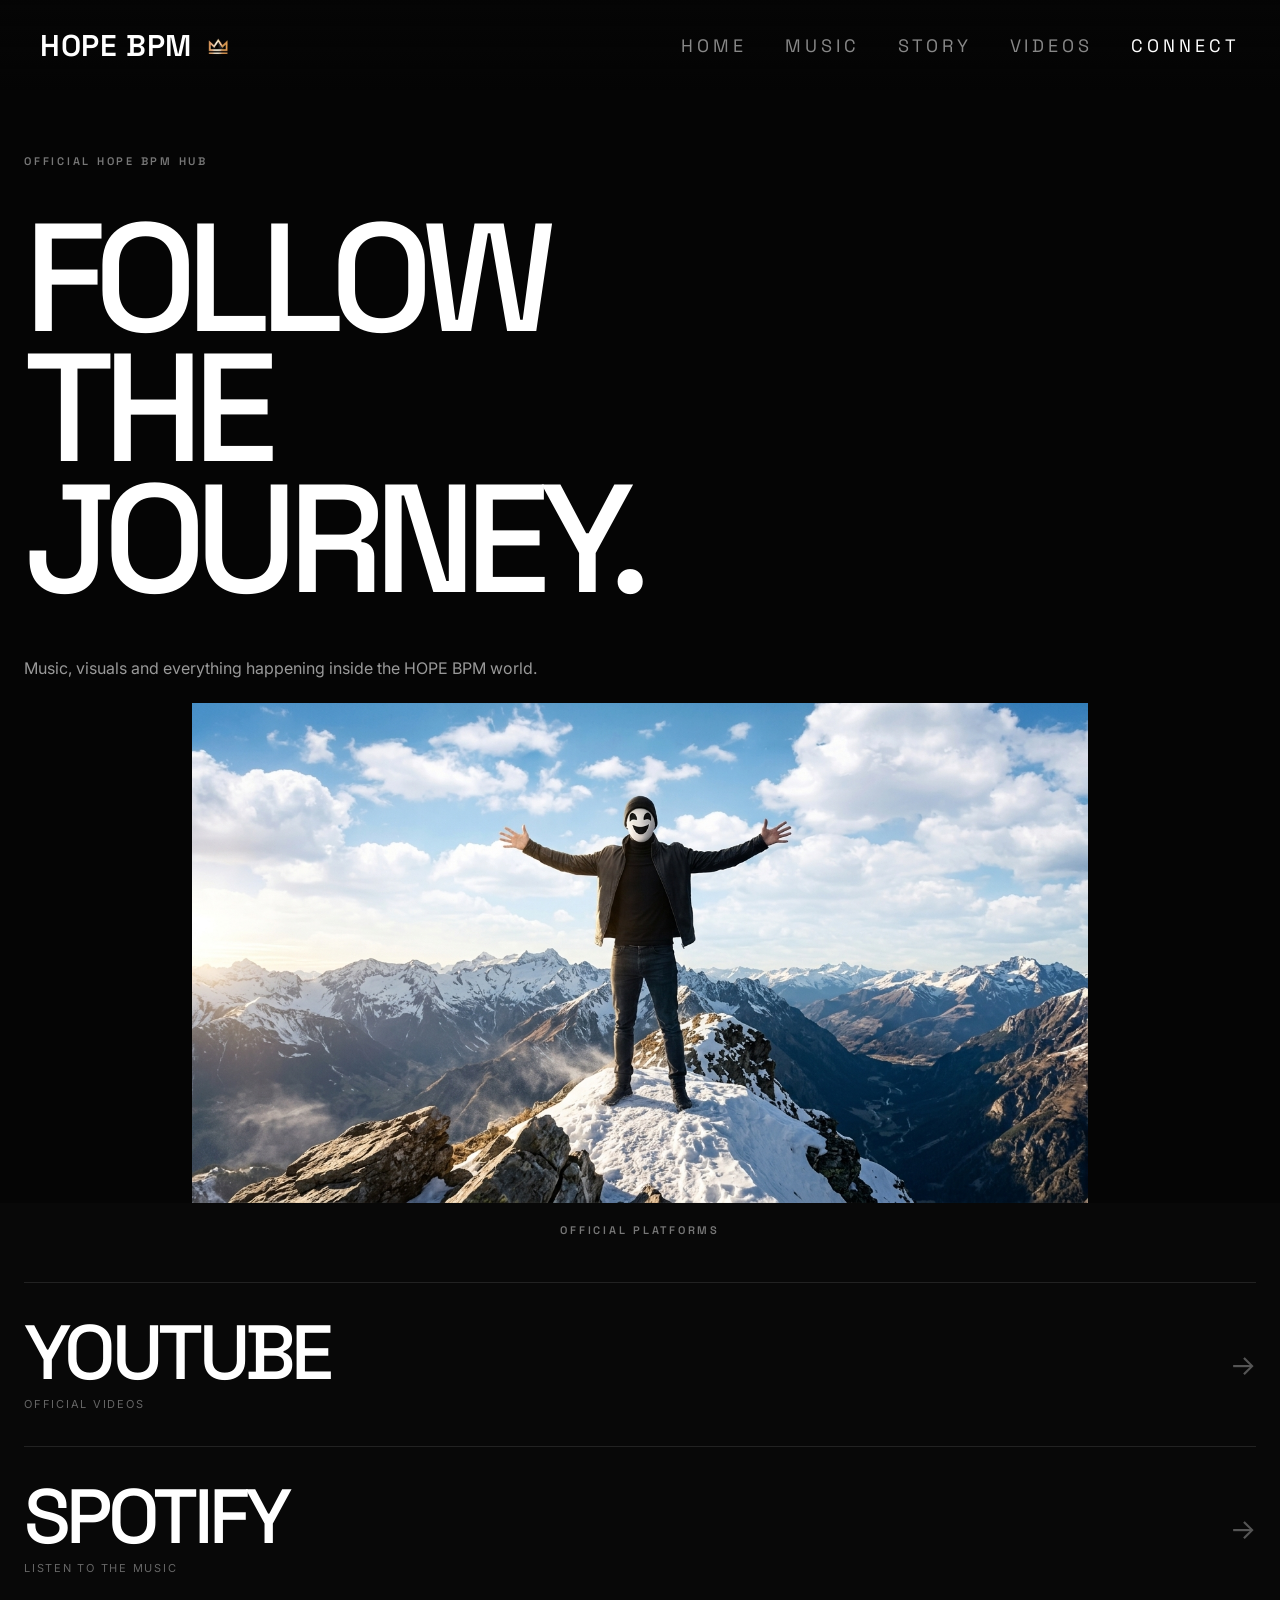
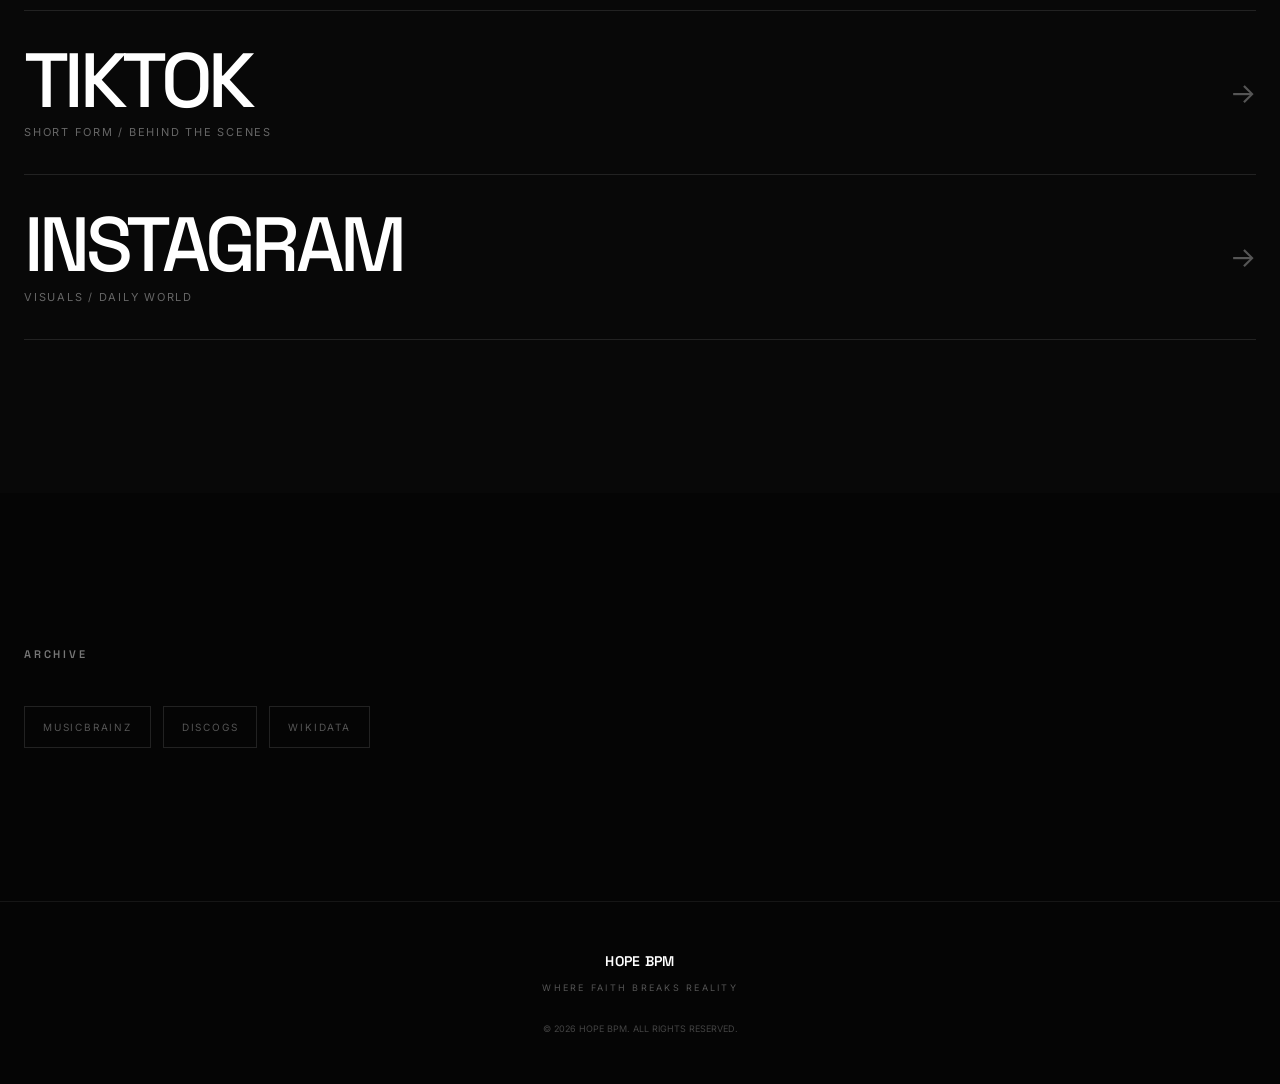
==== commit ee83f1fb: "Update index.html" ====
--- a/connect/index.html
+++ b/connect/index.html
@@ -70,12 +70,25 @@
 
 <header class="site-header">
 
-    <a
-        href="/"
-        class="logo"
-    >
-        HOPE BPM
-    </a>
+     <a
+    href="/"
+    class="logo"
+    aria-label="HOPE BPM Home"
+>
+    HOPE BPM
+    <img
+        src="../assets/hope-bpm-jesus-crown.webp"
+        alt=""
+        style="
+            width:24px;
+            height:24px;
+            object-fit:contain;
+            display:inline-block;
+            vertical-align:middle;
+            margin-left:6px;
+        "
+    >
+</a>
 
 
     <button
